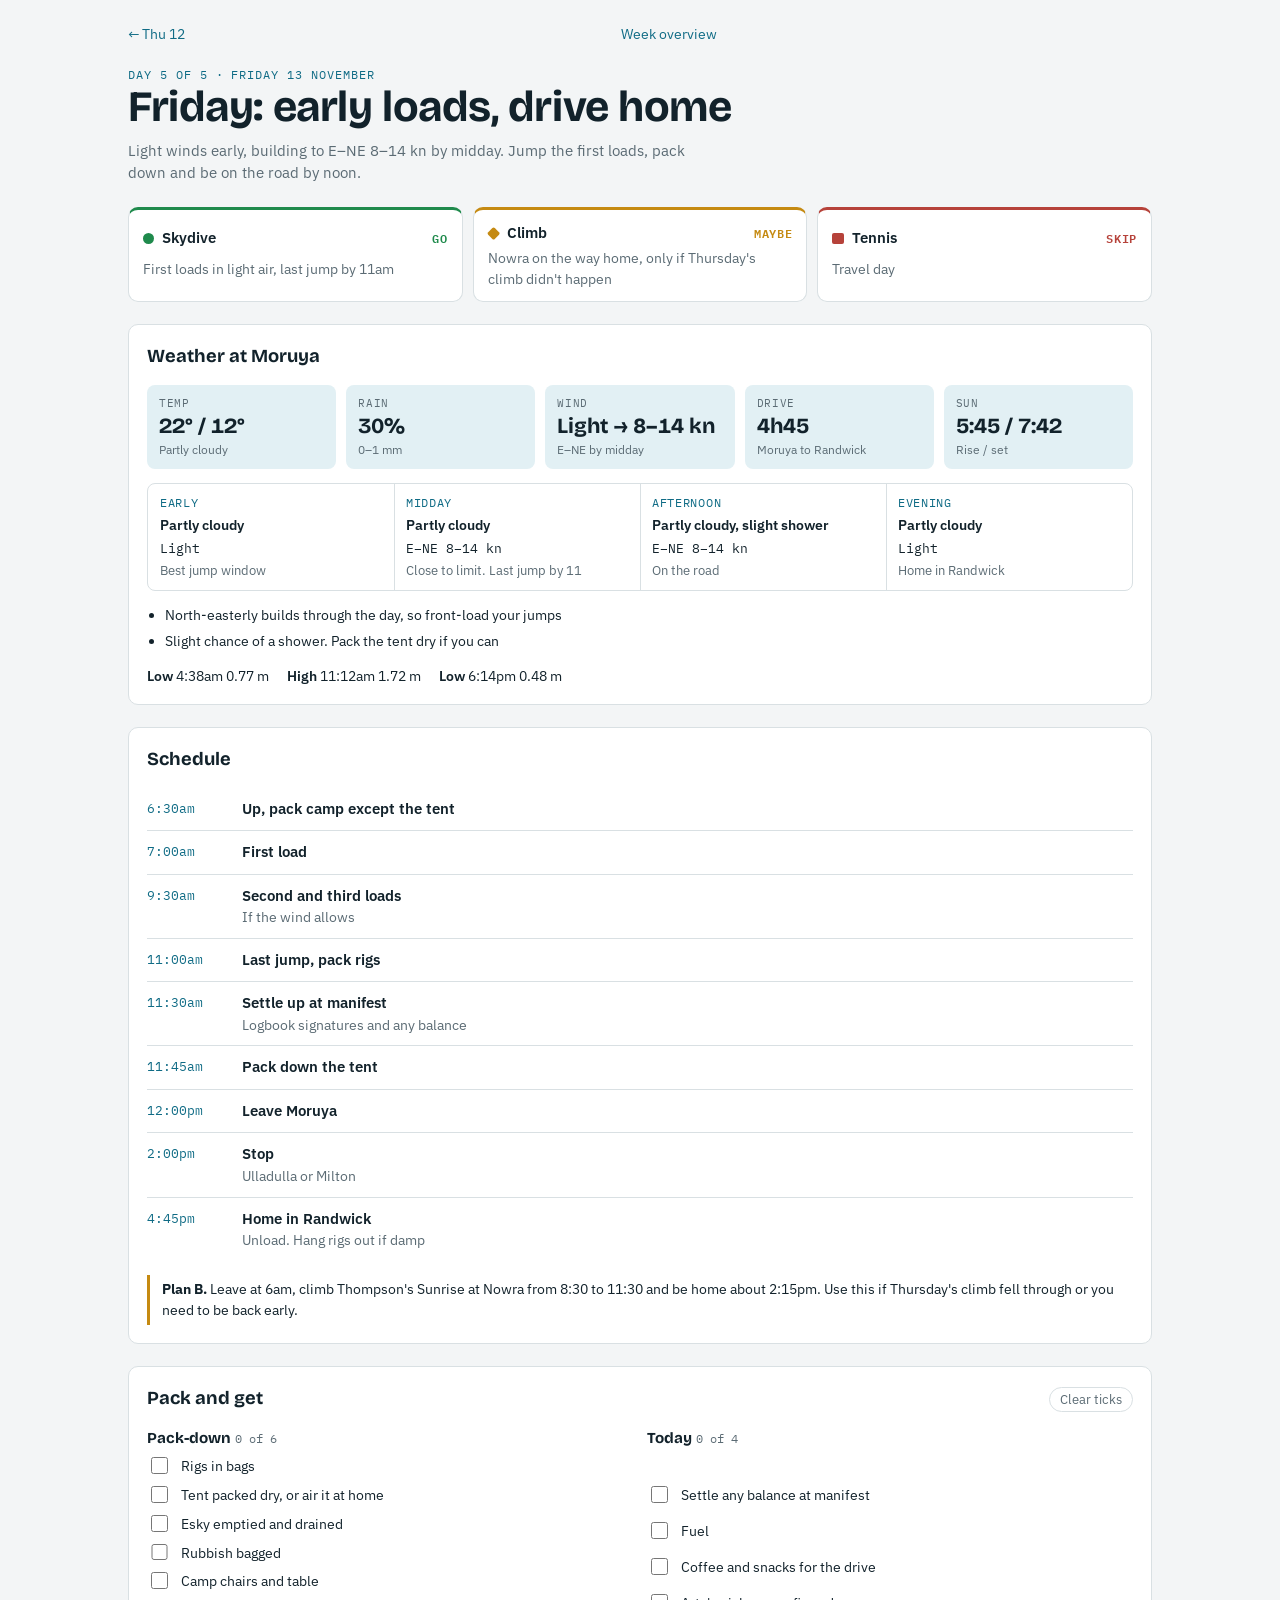
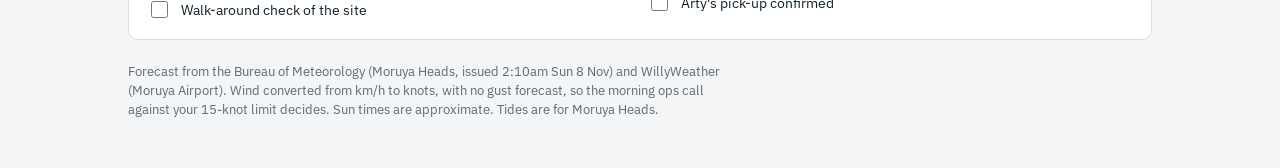
==== friday.html @ f19d8f37 "Update week overview and add day pages Co-Authored-By: Claude Opus 5.5 <noreply@anthropic.com> Claud" ====
<!doctype html>
<html lang="en-AU">
<head>
<meta charset="utf-8">
<meta name="viewport" content="width=device-width, initial-scale=1, viewport-fit=cover">
<title>Moruya Friday 13 Nov</title>
<link rel="preconnect" href="https://fonts.googleapis.com">
<link rel="stylesheet" href="https://fonts.googleapis.com/css2?family=Bricolage+Grotesque:opsz,wght@12..96,500;12..96,700&family=IBM+Plex+Sans:wght@400;500;600&family=IBM+Plex+Mono:wght@400;500&display=swap">
<style>
/* Layout: day header with a call strip, weather block with a four-part day band, then schedule, then two-column kit and to-buy lists */
:root {
  --bg: #f3f5f6; --panel: #ffffff; --ink: #12222b; --muted: #5b6b74; --line: #d9e0e3;
  --sea: #0f6b85; --sea-soft: #e2f0f4; --go: #1f8a4c; --maybe: #c58a12; --no: #b6423a;
  --display: "Bricolage Grotesque", "Segoe UI", system-ui, sans-serif;
  --body: "IBM Plex Sans", "Segoe UI", system-ui, sans-serif;
  --mono: "IBM Plex Mono", ui-monospace, Menlo, monospace; --r: 10px;
}
@media (prefers-color-scheme: dark) { :root:not([data-theme="light"]) {
  --bg: #0d171c; --panel: #14222a; --ink: #e6eef1; --muted: #93a6ae; --line: #24363f;
  --sea: #5bbad4; --sea-soft: #173540; --go: #4cc47e; --maybe: #e2ad3b; --no: #e57369; color-scheme: dark; } }
:root[data-theme="dark"] {
  --bg: #0d171c; --panel: #14222a; --ink: #e6eef1; --muted: #93a6ae; --line: #24363f;
  --sea: #5bbad4; --sea-soft: #173540; --go: #4cc47e; --maybe: #e2ad3b; --no: #e57369; color-scheme: dark; }
body { background: var(--bg); color: var(--ink); font-family: var(--body); font-size: 15px; line-height: 1.5; }
.wrap { max-width: 64rem; margin-inline: auto; padding-block: 24px 48px; padding-left: max(16px, env(safe-area-inset-left, 0px)); padding-right: max(16px, env(safe-area-inset-right, 0px)); display: grid; gap: 22px; }
h1, h2, h3 { font-family: var(--display); margin: 0; text-wrap: balance; }
h1 { font-size: clamp(1.9rem, 5vw, 2.7rem); font-weight: 700; letter-spacing: -0.01em; line-height: 1.1; }
h2 { font-size: 1.15rem; font-weight: 700; }
h3 { font-size: 0.95rem; font-weight: 700; }
a { color: var(--sea); text-underline-offset: 2px; }
.top { display: flex; justify-content: space-between; gap: 8px 16px; flex-wrap: wrap; font-size: 0.85rem; }
.top a { text-decoration: none; }
.top a:hover { text-decoration: underline; }
.eyebrow { font-family: var(--mono); font-size: 0.75rem; letter-spacing: 0.08em; text-transform: uppercase; color: var(--sea); }
.lede { margin: 8px 0 0; color: var(--muted); max-width: 65ch; }
.calls { display: grid; grid-template-columns: repeat(3, minmax(0, 1fr)); gap: 10px; }
@media (max-width: 560px) { .calls { grid-template-columns: 1fr; } }
.call { background: var(--panel); border: 1px solid var(--line); border-radius: var(--r); padding: 12px 14px; display: grid; gap: 4px; min-width: 0; }
.call-h { display: flex; align-items: center; gap: 8px; font-weight: 600; }
.call-v { font-family: var(--mono); font-size: 0.72rem; letter-spacing: 0.06em; text-transform: uppercase; margin-left: auto; }
.go .call-v { color: var(--go); } .maybe .call-v { color: var(--maybe); } .no .call-v { color: var(--no); }
.call p { margin: 0; font-size: 0.85rem; color: var(--muted); }
.call.go { border-top: 3px solid var(--go); } .call.maybe { border-top: 3px solid var(--maybe); } .call.no { border-top: 3px solid var(--no); }
.dot { width: 0.7rem; height: 0.7rem; border-radius: 50%; flex: none; display: inline-block; }
.go .dot { background: var(--go); }
.maybe .dot { background: var(--maybe); border-radius: 2px; transform: rotate(45deg) scale(0.85); }
.no .dot { background: var(--no); border-radius: 2px; }
.panel { background: var(--panel); border: 1px solid var(--line); border-radius: var(--r); padding: 18px; display: grid; gap: 14px; min-width: 0; }
.stats { display: grid; grid-template-columns: repeat(auto-fit, minmax(7.2rem, 1fr)); gap: 10px; }
.stat { background: var(--sea-soft); border-radius: 8px; padding: 10px 12px; display: grid; gap: 2px; min-width: 0; }
.stat span { font-family: var(--mono); font-size: 0.7rem; letter-spacing: 0.06em; text-transform: uppercase; color: var(--muted); }
.stat b { font-family: var(--display); font-size: 1.35rem; font-weight: 700; line-height: 1.15; font-variant-numeric: tabular-nums; }
.stat small { font-size: 0.78rem; color: var(--muted); }
.band { display: grid; grid-template-columns: repeat(4, minmax(0, 1fr)); gap: 0; border: 1px solid var(--line); border-radius: 8px; overflow: hidden; }
@media (max-width: 640px) { .band { grid-template-columns: repeat(2, minmax(0, 1fr)); } }
.slot { padding: 10px 12px; display: grid; gap: 3px; border-right: 1px solid var(--line); border-bottom: 1px solid var(--line); min-width: 0; margin: 0 -1px -1px 0; }
.slot .when { font-family: var(--mono); font-size: 0.72rem; letter-spacing: 0.06em; text-transform: uppercase; color: var(--sea); }
.slot .sky { font-weight: 600; font-size: 0.9rem; }
.slot .wind { font-family: var(--mono); font-size: 0.8rem; font-variant-numeric: tabular-nums; }
.slot.over .wind { color: var(--no); font-weight: 500; }
.slot p { margin: 0; font-size: 0.8rem; color: var(--muted); }
.notes { margin: 0; padding-left: 1.1rem; display: grid; gap: 4px; font-size: 0.88rem; }
.tides { display: flex; flex-wrap: wrap; gap: 6px 18px; font-size: 0.85rem; font-variant-numeric: tabular-nums; }
.tides b { font-weight: 600; }
.sched { list-style: none; margin: 0; padding: 0; display: grid; }
.sched li { display: grid; grid-template-columns: 5.2rem minmax(0, 1fr); gap: 12px; padding-block: 10px; border-top: 1px solid var(--line); }
.sched li:first-child { border-top: 0; }
.sched time { font-family: var(--mono); font-size: 0.82rem; color: var(--sea); font-variant-numeric: tabular-nums; padding-top: 1px; }
.sched strong { display: block; font-weight: 600; }
.sched span { display: block; font-size: 0.86rem; color: var(--muted); }
.sched .tag { display: inline-block; font-family: var(--mono); font-size: 0.68rem; letter-spacing: 0.05em; text-transform: uppercase; border: 1px solid var(--line); border-radius: 999px; padding: 0 7px; margin-top: 4px; color: var(--muted); }
.two { display: grid; gap: 14px; grid-template-columns: repeat(auto-fit, minmax(min(100%, 20rem), 1fr)); }
.group { display: grid; gap: 6px; }
.checks { list-style: none; margin: 0; padding: 0; display: grid; gap: 7px; }
.checks label { display: grid; grid-template-columns: auto minmax(0, 1fr); gap: 10px; align-items: start; font-size: 0.9rem; cursor: pointer; }
.checks input { width: 1.05rem; height: 1.05rem; margin-top: 2px; accent-color: var(--sea); }
.checks input:checked + span { color: var(--muted); text-decoration: line-through; }
.count { font-family: var(--mono); font-size: 0.75rem; color: var(--muted); font-weight: 400; }
.ph { display: flex; justify-content: space-between; align-items: baseline; gap: 8px; flex-wrap: wrap; }
.reset { font: inherit; font-size: 0.8rem; color: var(--muted); background: none; border: 1px solid var(--line); border-radius: 999px; padding: 2px 10px; cursor: pointer; }
.reset:hover { color: var(--ink); border-color: var(--muted); }
.reset:focus-visible, .checks input:focus-visible, a:focus-visible { outline: 2px solid var(--sea); outline-offset: 2px; }
.plan-b { margin: 0; font-size: 0.88rem; border-left: 3px solid var(--maybe); padding: 4px 0 4px 12px; }
.foot { font-size: 0.8rem; color: var(--muted); margin: 0; max-width: 75ch; }
</style>
<style>body{margin:0}</style>
</head>
<body>
<div class="wrap">
  <nav class="top" aria-label="Trip days"><span><a href="thursday.html">← Thu 12</a></span><span><a href="index.html">Week overview</a></span><span></span></nav>
  <header>
    <div class="eyebrow">Day 5 of 5 · Friday 13 November</div>
    <h1>Friday: early loads, drive home</h1>
    <p class="lede">Light winds early, building to E–NE 8–14 kn by midday. Jump the first loads, pack down and be on the road by noon.</p>
  </header>
  <section class="calls" aria-label="Activity calls"><div class="call go"><div class="call-h"><span class="dot"></span>Skydive<span class="call-v">Go</span></div><p>First loads in light air, last jump by 11am</p></div>
<div class="call maybe"><div class="call-h"><span class="dot"></span>Climb<span class="call-v">Maybe</span></div><p>Nowra on the way home, only if Thursday&#x27;s climb didn&#x27;t happen</p></div>
<div class="call no"><div class="call-h"><span class="dot"></span>Tennis<span class="call-v">Skip</span></div><p>Travel day</p></div></section>
  <section class="panel" aria-labelledby="wx-h">
    <h2 id="wx-h">Weather at Moruya</h2>
    <div class="stats"><div class="stat"><span>Temp</span><b>22° / 12°</b><small>Partly cloudy</small></div><div class="stat"><span>Rain</span><b>30%</b><small>0–1 mm</small></div><div class="stat"><span>Wind</span><b>Light → 8–14 kn</b><small>E–NE by midday</small></div><div class="stat"><span>Drive</span><b>4h45</b><small>Moruya to Randwick</small></div><div class="stat"><span>Sun</span><b>5:45 / 7:42</b><small>Rise / set</small></div></div>
    <div class="band"><div class="slot"><span class="when">Early</span><span class="sky">Partly cloudy</span><span class="wind">Light</span><p>Best jump window</p></div><div class="slot"><span class="when">Midday</span><span class="sky">Partly cloudy</span><span class="wind">E–NE 8–14 kn</span><p>Close to limit. Last jump by 11</p></div><div class="slot"><span class="when">Afternoon</span><span class="sky">Partly cloudy, slight shower</span><span class="wind">E–NE 8–14 kn</span><p>On the road</p></div><div class="slot"><span class="when">Evening</span><span class="sky">Partly cloudy</span><span class="wind">Light</span><p>Home in Randwick</p></div></div>
    <ul class="notes"><li>North-easterly builds through the day, so front-load your jumps</li><li>Slight chance of a shower. Pack the tent dry if you can</li></ul>
    <div class="tides" aria-label="Tides at Moruya Heads"><span><b>Low</b> 4:38am 0.77 m</span><span><b>High</b> 11:12am 1.72 m</span><span><b>Low</b> 6:14pm 0.48 m</span></div>
  </section>
  <section class="panel" aria-labelledby="sc-h">
    <h2 id="sc-h">Schedule</h2>
    <ol class="sched"><li><time>6:30am</time><div><strong>Up, pack camp except the tent</strong><span></span></div></li><li><time>7:00am</time><div><strong>First load</strong><span></span></div></li><li><time>9:30am</time><div><strong>Second and third loads</strong><span>If the wind allows</span></div></li><li><time>11:00am</time><div><strong>Last jump, pack rigs</strong><span></span></div></li><li><time>11:30am</time><div><strong>Settle up at manifest</strong><span>Logbook signatures and any balance</span></div></li><li><time>11:45am</time><div><strong>Pack down the tent</strong><span></span></div></li><li><time>12:00pm</time><div><strong>Leave Moruya</strong><span></span></div></li><li><time>2:00pm</time><div><strong>Stop</strong><span>Ulladulla or Milton</span></div></li><li><time>4:45pm</time><div><strong>Home in Randwick</strong><span>Unload. Hang rigs out if damp</span></div></li></ol>
    <p class="plan-b"><b>Plan B.</b> Leave at 6am, climb Thompson&#x27;s Sunrise at Nowra from 8:30 to 11:30 and be home about 2:15pm. Use this if Thursday&#x27;s climb fell through or you need to be back early.</p>
  </section>
  <section class="panel" aria-labelledby="pk-h">
    <div class="ph"><h2 id="pk-h">Pack and get</h2><button type="button" class="reset" id="reset">Clear ticks</button></div>
    <div class="two">
      <div class="group" style="gap:14px"><div class="group"><h3>Pack-down <span class="count" data-count="p0"></span></h3><ul class="checks" id="p0"><li><label><input type="checkbox" id="p0-0"><span>Rigs in bags</span></label></li><li><label><input type="checkbox" id="p0-1"><span>Tent packed dry, or air it at home</span></label></li><li><label><input type="checkbox" id="p0-2"><span>Esky emptied and drained</span></label></li><li><label><input type="checkbox" id="p0-3"><span>Rubbish bagged</span></label></li><li><label><input type="checkbox" id="p0-4"><span>Camp chairs and table</span></label></li><li><label><input type="checkbox" id="p0-5"><span>Walk-around check of the site</span></label></li></ul></div></div>
      <div class="group" style="gap:14px"><div class="group"><h3>Today <span class="count" data-count="g0"></span></h3><ul class="checks" id="g0"><li><label><input type="checkbox" id="g0-0"><span>Settle any balance at manifest</span></label></li><li><label><input type="checkbox" id="g0-1"><span>Fuel</span></label></li><li><label><input type="checkbox" id="g0-2"><span>Coffee and snacks for the drive</span></label></li><li><label><input type="checkbox" id="g0-3"><span>Arty&#x27;s pick-up confirmed</span></label></li></ul></div></div>
    </div>
  </section>
  <p class="foot">Forecast from the Bureau of Meteorology (Moruya Heads, issued 2:10am Sun 8 Nov) and WillyWeather (Moruya Airport). Wind converted from km/h to knots, with no gust forecast, so the morning ops call against your 15-knot limit decides. Sun times are approximate. Tides are for Moruya Heads.</p>
</div>
<script>
(function () {
  var KEY = "moruya-day-fri";
  var saved = {};
  try { saved = JSON.parse(localStorage.getItem(KEY) || "{}") || {}; } catch (e) { saved = {}; }
  var boxes = Array.prototype.slice.call(document.querySelectorAll('.checks input'));
  function counts() {
    document.querySelectorAll('[data-count]').forEach(function (el) {
      var list = document.getElementById(el.getAttribute('data-count'));
      var all = list.querySelectorAll('input'), done = list.querySelectorAll('input:checked');
      el.textContent = done.length + ' of ' + all.length;
    });
  }
  function store() { try { localStorage.setItem(KEY, JSON.stringify(saved)); } catch (e) {} }
  boxes.forEach(function (b) {
    if (saved[b.id]) b.checked = true;
    b.addEventListener('change', function () { saved[b.id] = b.checked; store(); counts(); });
  });
  var r = document.getElementById('reset');
  if (r) r.addEventListener('click', function () { boxes.forEach(function (b) { b.checked = false; }); saved = {}; store(); counts(); });
  counts();
})();
</script>

</body>
</html>
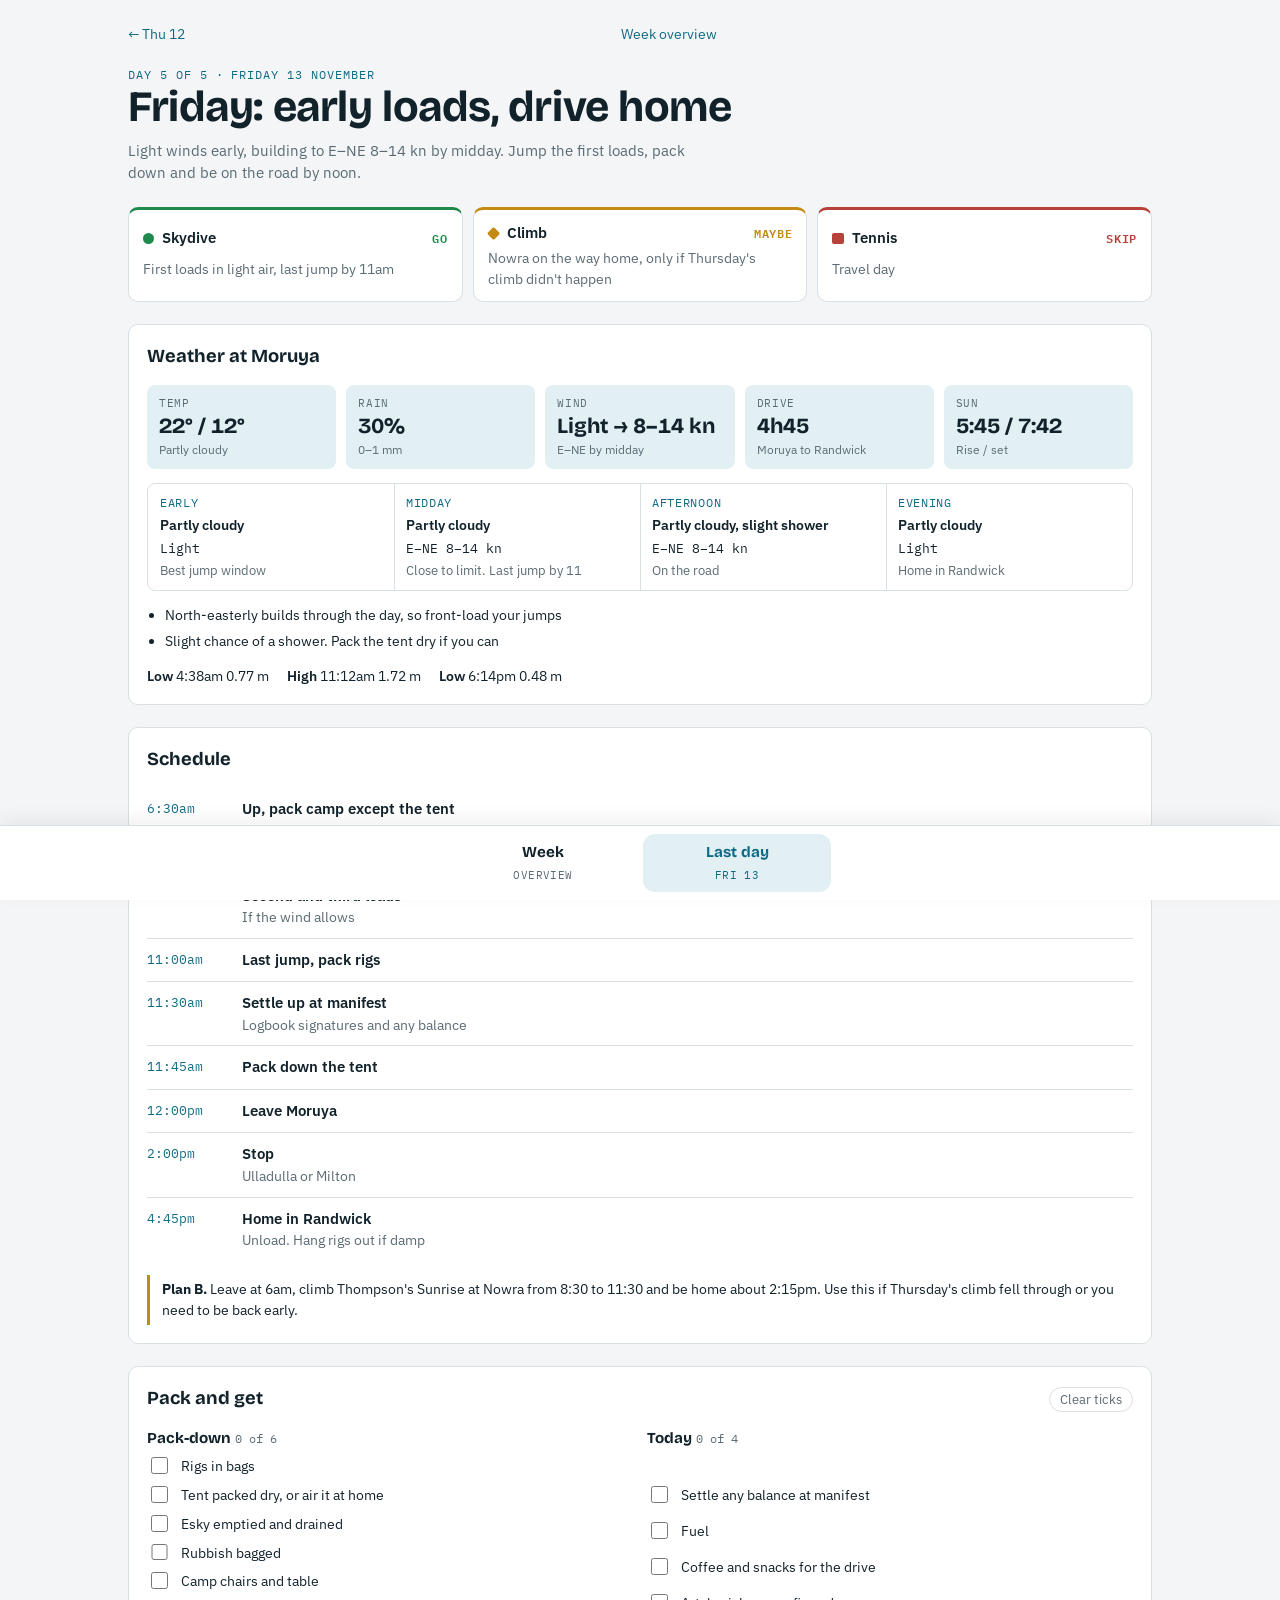
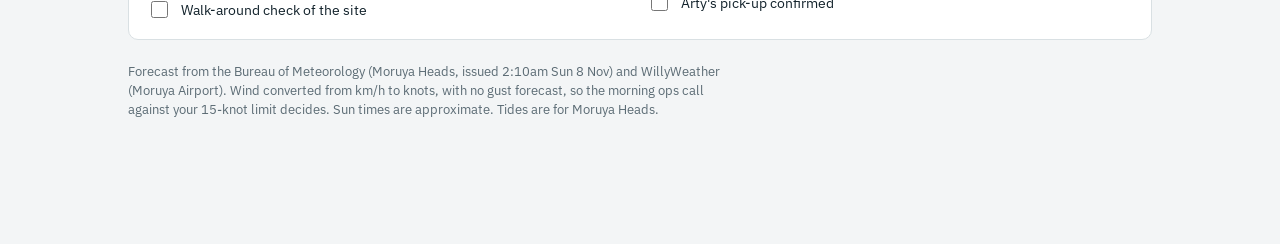
==== commit c4a4ff73: "Turn the trip pages into an installable mini app Adds a Week/Today/Next tab bar driven by the Sydney" ====
--- a/friday.html
+++ b/friday.html
@@ -84,8 +84,15 @@
 .foot { font-size: 0.8rem; color: var(--muted); margin: 0; max-width: 75ch; }
 </style>
 <style>body{margin:0}</style>
+<link rel="manifest" href="manifest.webmanifest">
+<meta name="theme-color" content="#0f6b85">
+<meta name="apple-mobile-web-app-capable" content="yes">
+<meta name="apple-mobile-web-app-title" content="Moruya">
+<meta name="apple-mobile-web-app-status-bar-style" content="default">
+<link rel="apple-touch-icon" href="apple-touch-icon.png">
+<link rel="stylesheet" href="app.css">
 </head>
-<body>
+<body data-day="fri">
 <div class="wrap">
   <nav class="top" aria-label="Trip days"><span><a href="thursday.html">← Thu 12</a></span><span><a href="index.html">Week overview</a></span><span></span></nav>
   <header>
@@ -141,5 +148,6 @@
 })();
 </script>
 
+<script src="app.js"></script>
 </body>
 </html>
--- a/app.css
+++ b/app.css
@@ -0,0 +1,21 @@
+body { padding-bottom: calc(76px + env(safe-area-inset-bottom, 0px)); }
+.app-bar { position: fixed; left: 0; right: 0; bottom: 0; z-index: 20; display: flex; justify-content: center; gap: 6px;
+  padding: 8px max(12px, env(safe-area-inset-right, 0px)) calc(8px + env(safe-area-inset-bottom, 0px)) max(12px, env(safe-area-inset-left, 0px));
+  background: var(--panel); border-top: 1px solid var(--line); box-shadow: 0 -6px 18px rgba(0,0,0,.06); }
+.app-bar a { flex: 1 1 0; max-width: 11rem; display: grid; justify-items: center; gap: 1px; padding: 7px 6px; border-radius: 12px;
+  text-decoration: none; color: var(--muted); min-height: 44px; }
+.app-bar a b { font-family: var(--display); font-size: 0.95rem; font-weight: 700; color: var(--ink); }
+.app-bar a span { font-family: var(--mono); font-size: 0.7rem; letter-spacing: 0.04em; text-transform: uppercase; }
+.app-bar a.on { background: var(--sea-soft); }
+.app-bar a.on b, .app-bar a.on span { color: var(--sea); }
+.app-bar a:focus-visible { outline: 2px solid var(--sea); outline-offset: 2px; }
+.today-badge { display: inline-block; margin-left: 10px; padding: 1px 8px; border-radius: 999px; background: var(--sea); color: var(--panel); font-size: 0.68rem; letter-spacing: 0.06em; vertical-align: 1px; }
+.now { background: var(--sea); color: var(--panel); border-radius: var(--r); padding: 18px; display: grid; gap: 10px; }
+.now h2 { font-family: var(--display); font-size: 1.5rem; font-weight: 700; margin: 0; color: var(--panel); }
+.now p { margin: 0; opacity: .9; }
+.now .btns { display: flex; flex-wrap: wrap; gap: 8px; }
+.now a { display: inline-flex; align-items: center; min-height: 44px; padding: 0 16px; border-radius: 999px; font-weight: 600; text-decoration: none; }
+.now a.primary { background: var(--panel); color: var(--sea); }
+.now a.secondary { border: 1px solid currentColor; color: var(--panel); }
+.now a:focus-visible { outline: 2px solid var(--panel); outline-offset: 2px; }
+.tile.is-today, .card.is-today { border-color: var(--sea); box-shadow: 0 0 0 2px var(--sea); }
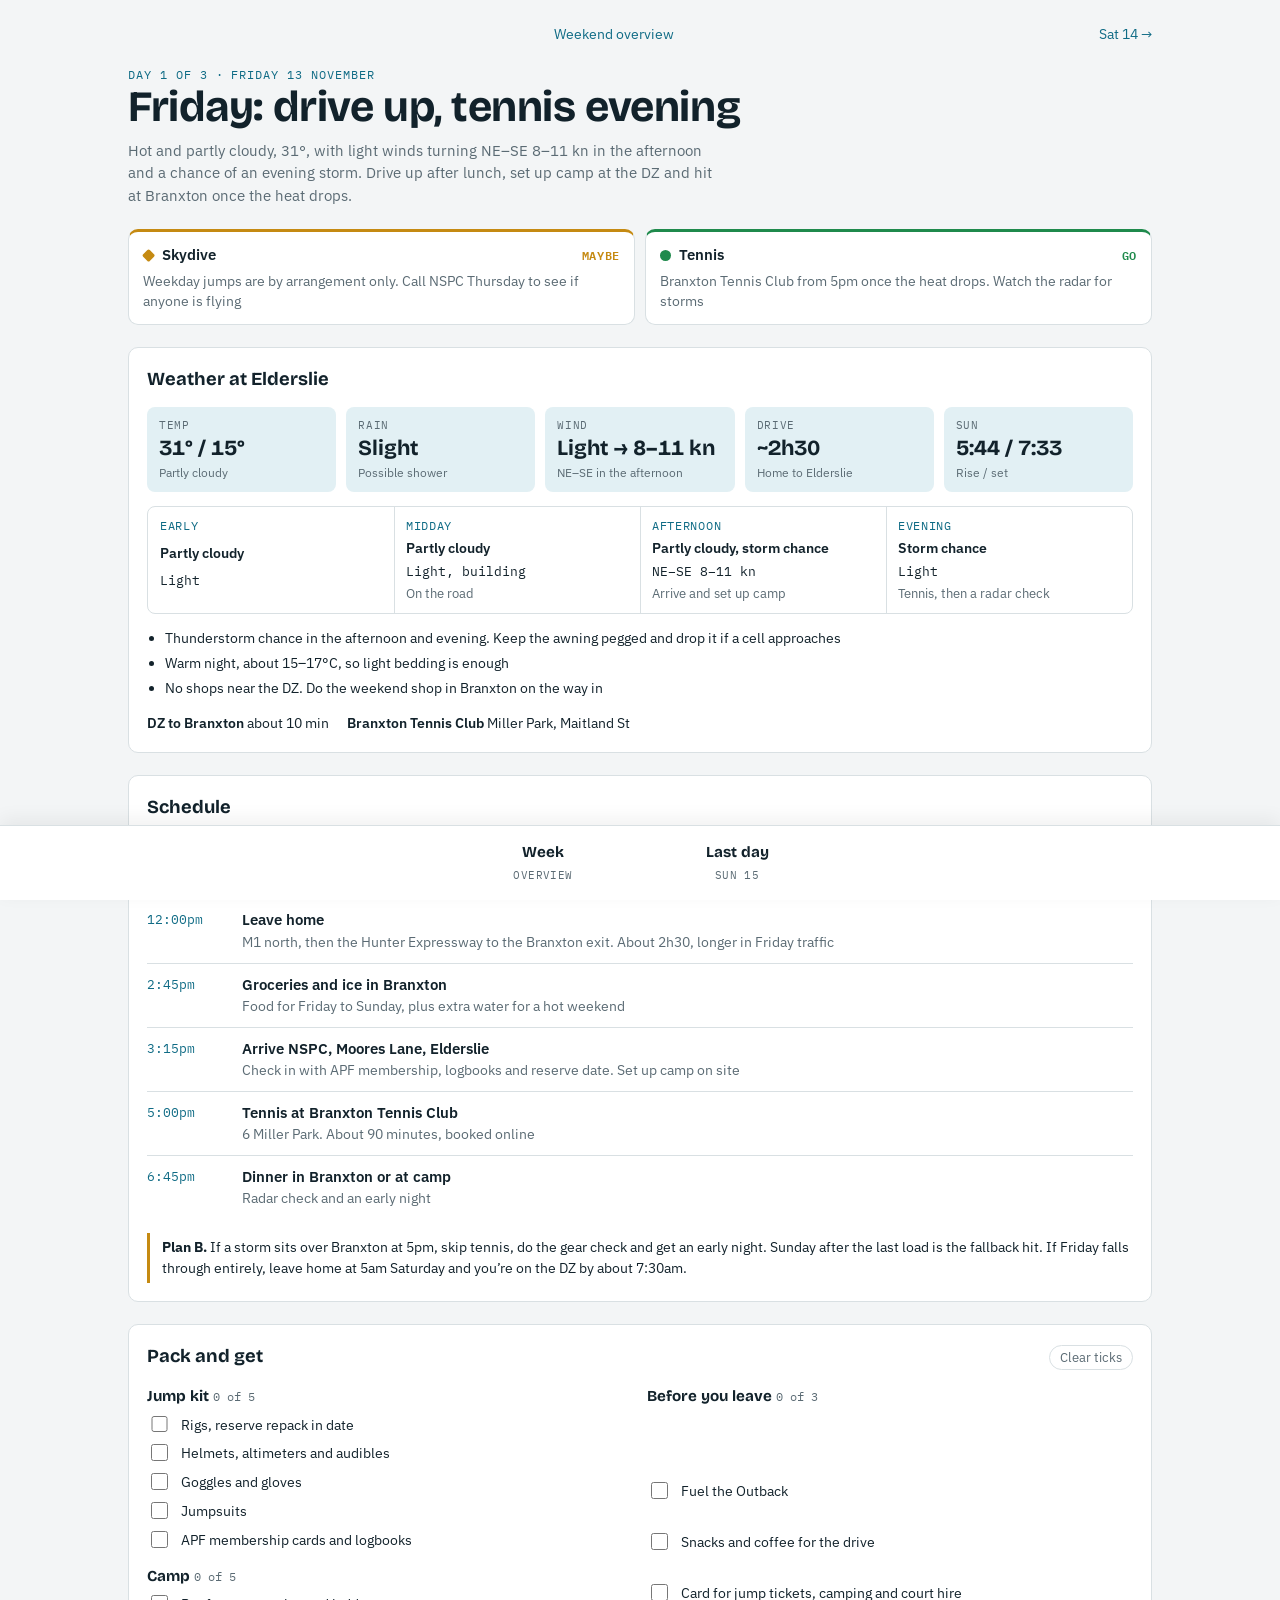
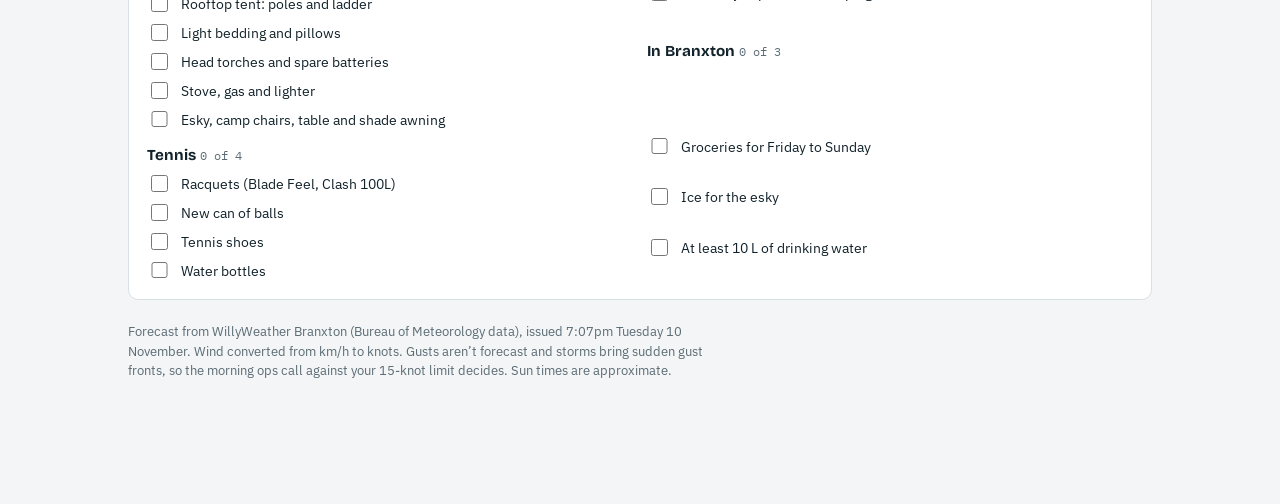
==== commit 02b53b7d: "Switch the trip to the Elderslie weekend, 13 to 15 November Replaces the Moruya week with Newcastle " ====
--- a/friday.html
+++ b/friday.html
@@ -3,7 +3,8 @@
 <head>
 <meta charset="utf-8">
 <meta name="viewport" content="width=device-width, initial-scale=1, viewport-fit=cover">
-<title>Moruya Friday 13 Nov</title>
+<title>Elderslie Friday 13 Nov</title>
+<meta name="claude:viewport-fit-sides" content="cover">
 <link rel="preconnect" href="https://fonts.googleapis.com">
 <link rel="stylesheet" href="https://fonts.googleapis.com/css2?family=Bricolage+Grotesque:opsz,wght@12..96,500;12..96,700&family=IBM+Plex+Sans:wght@400;500;600&family=IBM+Plex+Mono:wght@400;500&display=swap">
 <style>
@@ -33,7 +34,7 @@
 .top a:hover { text-decoration: underline; }
 .eyebrow { font-family: var(--mono); font-size: 0.75rem; letter-spacing: 0.08em; text-transform: uppercase; color: var(--sea); }
 .lede { margin: 8px 0 0; color: var(--muted); max-width: 65ch; }
-.calls { display: grid; grid-template-columns: repeat(3, minmax(0, 1fr)); gap: 10px; }
+.calls { display: grid; grid-template-columns: repeat(2, minmax(0, 1fr)); gap: 10px; }
 @media (max-width: 560px) { .calls { grid-template-columns: 1fr; } }
 .call { background: var(--panel); border: 1px solid var(--line); border-radius: var(--r); padding: 12px 14px; display: grid; gap: 4px; min-width: 0; }
 .call-h { display: flex; align-items: center; gap: 8px; font-weight: 600; }
@@ -87,54 +88,51 @@
 <link rel="manifest" href="manifest.webmanifest">
 <meta name="theme-color" content="#0f6b85">
 <meta name="apple-mobile-web-app-capable" content="yes">
-<meta name="apple-mobile-web-app-title" content="Moruya">
+<meta name="apple-mobile-web-app-title" content="Elderslie">
 <meta name="apple-mobile-web-app-status-bar-style" content="default">
 <link rel="apple-touch-icon" href="apple-touch-icon.png">
 <link rel="stylesheet" href="app.css">
 </head>
 <body data-day="fri">
 <div class="wrap">
-  <nav class="top" aria-label="Trip days"><span><a href="thursday.html">← Thu 12</a></span><span><a href="index.html">Week overview</a></span><span></span></nav>
+  <nav class="top" aria-label="Trip days"><span></span><span><a href="index.html">Weekend overview</a></span><span><a href="saturday.html">Sat 14 →</a></span></nav>
   <header>
-    <div class="eyebrow">Day 5 of 5 · Friday 13 November</div>
-    <h1>Friday: early loads, drive home</h1>
-    <p class="lede">Light winds early, building to E–NE 8–14 kn by midday. Jump the first loads, pack down and be on the road by noon.</p>
+    <div class="eyebrow">Day 1 of 3 · Friday 13 November</div>
+    <h1>Friday: drive up, tennis evening</h1>
+    <p class="lede">Hot and partly cloudy, 31°, with light winds turning NE–SE 8–11 kn in the afternoon and a chance of an evening storm. Drive up after lunch, set up camp at the DZ and hit at Branxton once the heat drops.</p>
   </header>
-  <section class="calls" aria-label="Activity calls"><div class="call go"><div class="call-h"><span class="dot"></span>Skydive<span class="call-v">Go</span></div><p>First loads in light air, last jump by 11am</p></div>
-<div class="call maybe"><div class="call-h"><span class="dot"></span>Climb<span class="call-v">Maybe</span></div><p>Nowra on the way home, only if Thursday&#x27;s climb didn&#x27;t happen</p></div>
-<div class="call no"><div class="call-h"><span class="dot"></span>Tennis<span class="call-v">Skip</span></div><p>Travel day</p></div></section>
+  <section class="calls" aria-label="Activity calls"><div class="call maybe"><div class="call-h"><span class="dot"></span>Skydive<span class="call-v">Maybe</span></div><p>Weekday jumps are by arrangement only. Call NSPC Thursday to see if anyone is flying</p></div><div class="call go"><div class="call-h"><span class="dot"></span>Tennis<span class="call-v">Go</span></div><p>Branxton Tennis Club from 5pm once the heat drops. Watch the radar for storms</p></div></section>
   <section class="panel" aria-labelledby="wx-h">
-    <h2 id="wx-h">Weather at Moruya</h2>
-    <div class="stats"><div class="stat"><span>Temp</span><b>22° / 12°</b><small>Partly cloudy</small></div><div class="stat"><span>Rain</span><b>30%</b><small>0–1 mm</small></div><div class="stat"><span>Wind</span><b>Light → 8–14 kn</b><small>E–NE by midday</small></div><div class="stat"><span>Drive</span><b>4h45</b><small>Moruya to Randwick</small></div><div class="stat"><span>Sun</span><b>5:45 / 7:42</b><small>Rise / set</small></div></div>
-    <div class="band"><div class="slot"><span class="when">Early</span><span class="sky">Partly cloudy</span><span class="wind">Light</span><p>Best jump window</p></div><div class="slot"><span class="when">Midday</span><span class="sky">Partly cloudy</span><span class="wind">E–NE 8–14 kn</span><p>Close to limit. Last jump by 11</p></div><div class="slot"><span class="when">Afternoon</span><span class="sky">Partly cloudy, slight shower</span><span class="wind">E–NE 8–14 kn</span><p>On the road</p></div><div class="slot"><span class="when">Evening</span><span class="sky">Partly cloudy</span><span class="wind">Light</span><p>Home in Randwick</p></div></div>
-    <ul class="notes"><li>North-easterly builds through the day, so front-load your jumps</li><li>Slight chance of a shower. Pack the tent dry if you can</li></ul>
-    <div class="tides" aria-label="Tides at Moruya Heads"><span><b>Low</b> 4:38am 0.77 m</span><span><b>High</b> 11:12am 1.72 m</span><span><b>Low</b> 6:14pm 0.48 m</span></div>
+    <h2 id="wx-h">Weather at Elderslie</h2>
+    <div class="stats"><div class="stat"><span>Temp</span><b>31° / 15°</b><small>Partly cloudy</small></div><div class="stat"><span>Rain</span><b>Slight</b><small>Possible shower</small></div><div class="stat"><span>Wind</span><b>Light → 8–11 kn</b><small>NE–SE in the afternoon</small></div><div class="stat"><span>Drive</span><b>~2h30</b><small>Home to Elderslie</small></div><div class="stat"><span>Sun</span><b>5:44 / 7:33</b><small>Rise / set</small></div></div>
+    <div class="band"><div class="slot"><span class="when">Early</span><span class="sky">Partly cloudy</span><span class="wind">Light</span><p></p></div><div class="slot"><span class="when">Midday</span><span class="sky">Partly cloudy</span><span class="wind">Light, building</span><p>On the road</p></div><div class="slot"><span class="when">Afternoon</span><span class="sky">Partly cloudy, storm chance</span><span class="wind">NE–SE 8–11 kn</span><p>Arrive and set up camp</p></div><div class="slot"><span class="when">Evening</span><span class="sky">Storm chance</span><span class="wind">Light</span><p>Tennis, then a radar check</p></div></div>
+    <ul class="notes"><li>Thunderstorm chance in the afternoon and evening. Keep the awning pegged and drop it if a cell approaches</li><li>Warm night, about 15–17°C, so light bedding is enough</li><li>No shops near the DZ. Do the weekend shop in Branxton on the way in</li></ul>
+    <div class="tides" aria-label="Distances and details"><span><b>DZ to Branxton</b> about 10 min</span><span><b>Branxton Tennis Club</b> Miller Park, Maitland St</span></div>
   </section>
   <section class="panel" aria-labelledby="sc-h">
     <h2 id="sc-h">Schedule</h2>
-    <ol class="sched"><li><time>6:30am</time><div><strong>Up, pack camp except the tent</strong><span></span></div></li><li><time>7:00am</time><div><strong>First load</strong><span></span></div></li><li><time>9:30am</time><div><strong>Second and third loads</strong><span>If the wind allows</span></div></li><li><time>11:00am</time><div><strong>Last jump, pack rigs</strong><span></span></div></li><li><time>11:30am</time><div><strong>Settle up at manifest</strong><span>Logbook signatures and any balance</span></div></li><li><time>11:45am</time><div><strong>Pack down the tent</strong><span></span></div></li><li><time>12:00pm</time><div><strong>Leave Moruya</strong><span></span></div></li><li><time>2:00pm</time><div><strong>Stop</strong><span>Ulladulla or Milton</span></div></li><li><time>4:45pm</time><div><strong>Home in Randwick</strong><span>Unload. Hang rigs out if damp</span></div></li></ol>
-    <p class="plan-b"><b>Plan B.</b> Leave at 6am, climb Thompson&#x27;s Sunrise at Nowra from 8:30 to 11:30 and be home about 2:15pm. Use this if Thursday&#x27;s climb fell through or you need to be back early.</p>
+    <ol class="sched"><li><time>11:30am</time><div><strong>Final load-out</strong><span>Rigs, camp kit, tennis bags and food box into the Outback</span></div></li><li><time>12:00pm</time><div><strong>Leave home</strong><span>M1 north, then the Hunter Expressway to the Branxton exit. About 2h30, longer in Friday traffic</span></div></li><li><time>2:45pm</time><div><strong>Groceries and ice in Branxton</strong><span>Food for Friday to Sunday, plus extra water for a hot weekend</span></div></li><li><time>3:15pm</time><div><strong>Arrive NSPC, Moores Lane, Elderslie</strong><span>Check in with APF membership, logbooks and reserve date. Set up camp on site</span></div></li><li><time>5:00pm</time><div><strong>Tennis at Branxton Tennis Club</strong><span>6 Miller Park. About 90 minutes, booked online</span></div></li><li><time>6:45pm</time><div><strong>Dinner in Branxton or at camp</strong><span>Radar check and an early night</span></div></li></ol>
+    <p class="plan-b"><b>Plan B.</b> If a storm sits over Branxton at 5pm, skip tennis, do the gear check and get an early night. Sunday after the last load is the fallback hit. If Friday falls through entirely, leave home at 5am Saturday and you’re on the DZ by about 7:30am.</p>
   </section>
   <section class="panel" aria-labelledby="pk-h">
     <div class="ph"><h2 id="pk-h">Pack and get</h2><button type="button" class="reset" id="reset">Clear ticks</button></div>
     <div class="two">
-      <div class="group" style="gap:14px"><div class="group"><h3>Pack-down <span class="count" data-count="p0"></span></h3><ul class="checks" id="p0"><li><label><input type="checkbox" id="p0-0"><span>Rigs in bags</span></label></li><li><label><input type="checkbox" id="p0-1"><span>Tent packed dry, or air it at home</span></label></li><li><label><input type="checkbox" id="p0-2"><span>Esky emptied and drained</span></label></li><li><label><input type="checkbox" id="p0-3"><span>Rubbish bagged</span></label></li><li><label><input type="checkbox" id="p0-4"><span>Camp chairs and table</span></label></li><li><label><input type="checkbox" id="p0-5"><span>Walk-around check of the site</span></label></li></ul></div></div>
-      <div class="group" style="gap:14px"><div class="group"><h3>Today <span class="count" data-count="g0"></span></h3><ul class="checks" id="g0"><li><label><input type="checkbox" id="g0-0"><span>Settle any balance at manifest</span></label></li><li><label><input type="checkbox" id="g0-1"><span>Fuel</span></label></li><li><label><input type="checkbox" id="g0-2"><span>Coffee and snacks for the drive</span></label></li><li><label><input type="checkbox" id="g0-3"><span>Arty&#x27;s pick-up confirmed</span></label></li></ul></div></div>
+      <div class="group" style="gap:14px"><div class="group"><h3>Jump kit <span class="count" data-count="p0"></span></h3><ul class="checks" id="p0"><li><label><input type="checkbox" id="p0-0"><span>Rigs, reserve repack in date</span></label></li><li><label><input type="checkbox" id="p0-1"><span>Helmets, altimeters and audibles</span></label></li><li><label><input type="checkbox" id="p0-2"><span>Goggles and gloves</span></label></li><li><label><input type="checkbox" id="p0-3"><span>Jumpsuits</span></label></li><li><label><input type="checkbox" id="p0-4"><span>APF membership cards and logbooks</span></label></li></ul></div><div class="group"><h3>Camp <span class="count" data-count="p1"></span></h3><ul class="checks" id="p1"><li><label><input type="checkbox" id="p1-0"><span>Rooftop tent: poles and ladder</span></label></li><li><label><input type="checkbox" id="p1-1"><span>Light bedding and pillows</span></label></li><li><label><input type="checkbox" id="p1-2"><span>Head torches and spare batteries</span></label></li><li><label><input type="checkbox" id="p1-3"><span>Stove, gas and lighter</span></label></li><li><label><input type="checkbox" id="p1-4"><span>Esky, camp chairs, table and shade awning</span></label></li></ul></div><div class="group"><h3>Tennis <span class="count" data-count="p2"></span></h3><ul class="checks" id="p2"><li><label><input type="checkbox" id="p2-0"><span>Racquets (Blade Feel, Clash 100L)</span></label></li><li><label><input type="checkbox" id="p2-1"><span>New can of balls</span></label></li><li><label><input type="checkbox" id="p2-2"><span>Tennis shoes</span></label></li><li><label><input type="checkbox" id="p2-3"><span>Water bottles</span></label></li></ul></div></div>
+      <div class="group" style="gap:14px"><div class="group"><h3>Before you leave <span class="count" data-count="g0"></span></h3><ul class="checks" id="g0"><li><label><input type="checkbox" id="g0-0"><span>Fuel the Outback</span></label></li><li><label><input type="checkbox" id="g0-1"><span>Snacks and coffee for the drive</span></label></li><li><label><input type="checkbox" id="g0-2"><span>Card for jump tickets, camping and court hire</span></label></li></ul></div><div class="group"><h3>In Branxton <span class="count" data-count="g1"></span></h3><ul class="checks" id="g1"><li><label><input type="checkbox" id="g1-0"><span>Groceries for Friday to Sunday</span></label></li><li><label><input type="checkbox" id="g1-1"><span>Ice for the esky</span></label></li><li><label><input type="checkbox" id="g1-2"><span>At least 10 L of drinking water</span></label></li></ul></div></div>
     </div>
   </section>
-  <p class="foot">Forecast from the Bureau of Meteorology (Moruya Heads, issued 2:10am Sun 8 Nov) and WillyWeather (Moruya Airport). Wind converted from km/h to knots, with no gust forecast, so the morning ops call against your 15-knot limit decides. Sun times are approximate. Tides are for Moruya Heads.</p>
+  <p class="foot">Forecast from WillyWeather Branxton (Bureau of Meteorology data), issued 7:07pm Tuesday 10 November. Wind converted from km/h to knots. Gusts aren’t forecast and storms bring sudden gust fronts, so the morning ops call against your 15-knot limit decides. Sun times are approximate.</p>
 </div>
 <script>
 (function () {
-  var KEY = "moruya-day-fri";
+  var KEY = "elderslie-day-fri";
   var saved = {};
   try { saved = JSON.parse(localStorage.getItem(KEY) || "{}") || {}; } catch (e) { saved = {}; }
   var boxes = Array.prototype.slice.call(document.querySelectorAll('.checks input'));
   function counts() {
     document.querySelectorAll('[data-count]').forEach(function (el) {
       var list = document.getElementById(el.getAttribute('data-count'));
-      var all = list.querySelectorAll('input'), done = list.querySelectorAll('input:checked');
-      el.textContent = done.length + ' of ' + all.length;
+      el.textContent = list.querySelectorAll('input:checked').length + ' of ' + list.querySelectorAll('input').length;
     });
   }
   function store() { try { localStorage.setItem(KEY, JSON.stringify(saved)); } catch (e) {} }
@@ -147,7 +145,6 @@
   counts();
 })();
 </script>
-
 <script src="app.js"></script>
 </body>
 </html>
